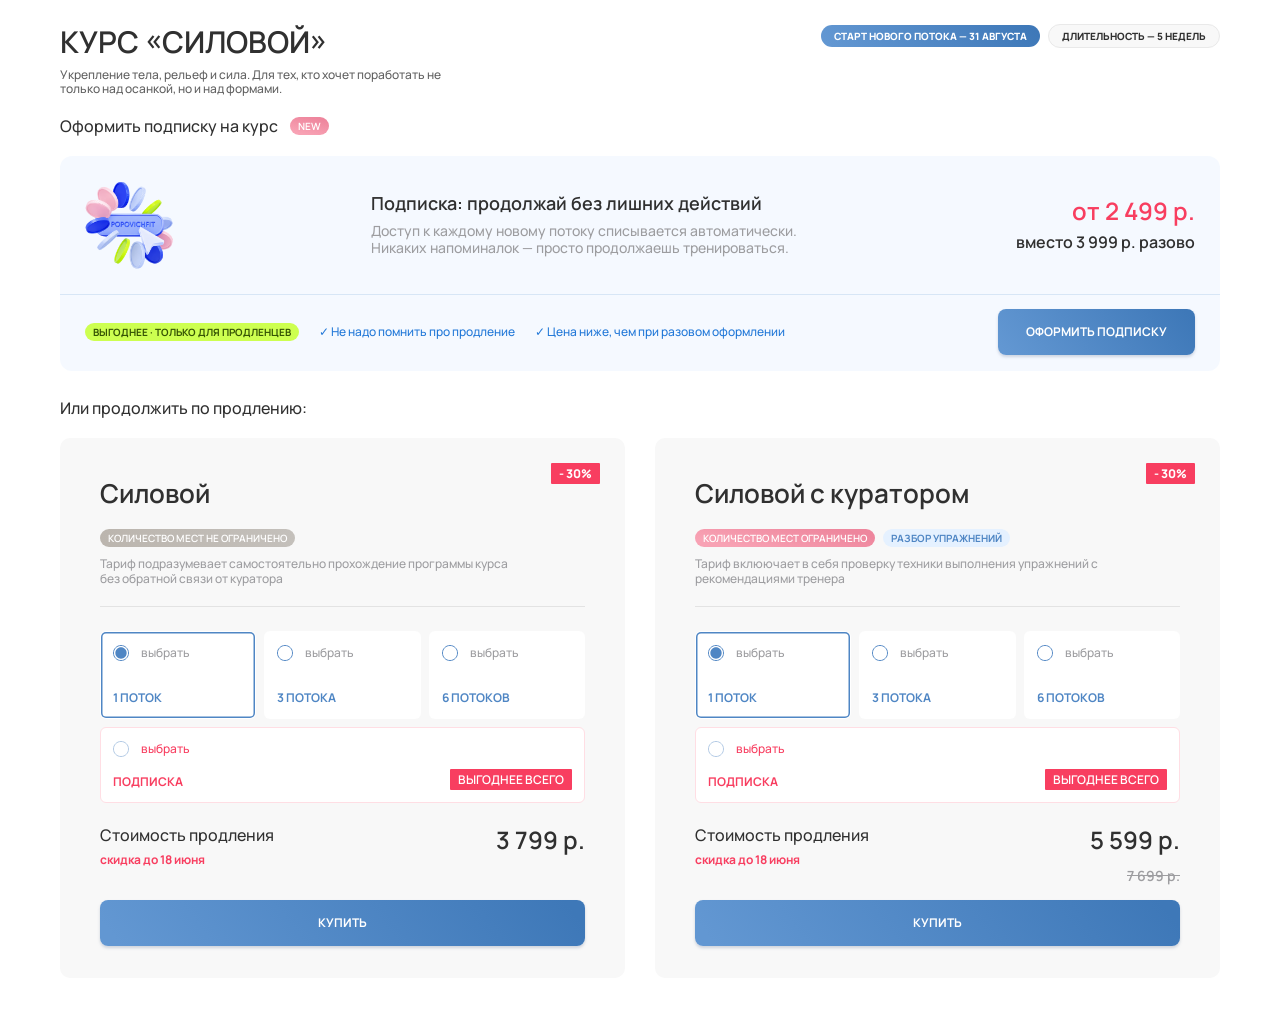
==== index.html @ 3e8b2bda "Add PopovichFit tariffs widget, admin, and Tilda embed. Config-driven static page for GitHub Pages w" ====
<!DOCTYPE html>
<html lang="ru">
<head>
  <meta charset="UTF-8">
  <meta name="viewport" content="width=device-width, initial-scale=1">
  <title>PopovichFit — тарифы</title>
  <link rel="preconnect" href="https://fonts.googleapis.com">
  <link rel="preconnect" href="https://api.fontshare.com">
  <link href="https://api.fontshare.com/v2/css?f[]=involve@400,500,600,700&display=swap" rel="stylesheet">
  <link href="https://fonts.googleapis.com/css2?family=Manrope:wght@400;500;600;700;800&display=swap" rel="stylesheet">
  <link rel="stylesheet" href="css/widget.css">
</head>
<body>
  <div id="pf-root"></div>
  <script src="js/widget.js"></script>
</body>
</html>
---- css/widget.css ----
:root {
  --pf-black: #303030;
  --pf-muted: #9d9da0;
  --pf-sub: #616161;
  --pf-pink: #f83e60;
  --pf-blue: #4f86c4;
  --pf-blue-text: #2278d8;
  --pf-lime: #cdff50;
  --pf-lime-text: #355404;
  --pf-light: #e5f1ff;
  --pf-card: #f8f8f8;
  --pf-line: #e3e3e3;
  --pf-white: #ffffff;
  --pf-grad: linear-gradient(52deg, #6297d2 4%, #3e78b8 96%);
  --pf-grad-pink: linear-gradient(13deg, #f8a2b4 15%, #ee869d 85%);
  --pf-grad-beige: linear-gradient(90deg, #bbb5ae, #c4c0bb);
  --pf-shadow-btn: 0 2px 3px rgba(129, 144, 169, 0.35);
  --pf-font-display: "Involve", "Manrope", sans-serif;
  --pf-font: "Manrope", sans-serif;
  --pf-max: 1160px;
}

* { box-sizing: border-box; }
html, body {
  margin: 0;
  padding: 0;
  background: #fff;
  color: var(--pf-black);
  font-family: var(--pf-font);
}
body.pf-embedded { background: transparent; }
button, a { font-family: inherit; }
img { max-width: 100%; display: block; }

.pf-widget {
  width: 100%;
  max-width: var(--pf-max);
  margin: 0 auto;
  padding: 24px 0 40px;
}

/* Header */
.pf-header { margin-bottom: 20px; }
.pf-header__row {
  display: flex;
  align-items: flex-start;
  justify-content: space-between;
  gap: 8px;
}
.pf-header__title {
  margin: 0;
  font-family: var(--pf-font-display);
  font-weight: 600;
  font-size: 30px;
  line-height: 1.2;
  text-transform: uppercase;
  flex: 1;
}
.pf-header__pills {
  display: flex;
  align-items: center;
  gap: 8px;
  flex-shrink: 0;
}
.pf-pill {
  display: inline-flex;
  align-items: center;
  justify-content: center;
  padding: 5px 13px;
  border-radius: 40px;
  font-family: var(--pf-font);
  font-weight: 800;
  font-size: 10px;
  line-height: 1.2;
  text-transform: uppercase;
  white-space: nowrap;
}
.pf-pill--start {
  background: var(--pf-grad);
  color: #fff;
  border: 0;
}
.pf-pill--duration {
  background: #f8f8f8;
  border: 1px solid #e9e9e9;
  color: var(--pf-black);
}
.pf-header__sub {
  margin: 8px 0 0;
  max-width: 381px;
  font-weight: 500;
  font-size: 12px;
  line-height: 1.2;
  color: var(--pf-sub);
}

/* Plashka */
.pf-plashka-wrap { margin-bottom: 28px; }
.pf-plashka-head {
  display: flex;
  align-items: center;
  gap: 12px;
  margin-bottom: 20px;
}
.pf-plashka-head__title {
  margin: 0;
  font-family: var(--pf-font-display);
  font-weight: 500;
  font-size: 16px;
  line-height: 1.2;
}
.pf-badge-new {
  display: inline-flex;
  align-items: center;
  justify-content: center;
  padding: 2px 8px;
  border-radius: 100px;
  background: var(--pf-grad-pink);
  color: #fff;
  font-weight: 600;
  font-size: 10px;
  text-transform: uppercase;
}
.pf-plashka {
  position: relative;
  background: rgba(229, 241, 255, 0.4);
  border-radius: 12px;
  overflow: hidden;
  min-height: 192px;
}
.pf-plashka__top {
  display: flex;
  align-items: center;
  justify-content: space-between;
  gap: 24px;
  padding: 13px 25px 13px 13px;
  min-height: 114px;
}
.pf-plashka__img {
  width: 112px;
  height: 112px;
  border-radius: 8px;
  object-fit: cover;
  flex-shrink: 0;
}
.pf-plashka__copy { flex: 1; min-width: 0; max-width: 452px; }
.pf-plashka__title {
  margin: 0 0 8px;
  font-family: var(--pf-font-display);
  font-weight: 600;
  font-size: 18px;
  line-height: 1.2;
}
.pf-plashka__text {
  margin: 0;
  font-weight: 500;
  font-size: 14px;
  line-height: 1.2;
  color: var(--pf-muted);
}
.pf-plashka__price {
  text-align: right;
  flex-shrink: 0;
  width: 186px;
}
.pf-plashka__from {
  margin: 0 0 8px;
  font-family: var(--pf-font-display);
  font-weight: 600;
  font-size: 24px;
  line-height: 1.1;
  color: var(--pf-pink);
}
.pf-plashka__instead {
  margin: 0;
  font-family: var(--pf-font-display);
  font-weight: 600;
  font-size: 16px;
  line-height: 1.2;
}
.pf-plashka__line {
  height: 1px;
  background: #d7e6f6;
  margin: 0;
  border: 0;
}
.pf-plashka__bottom {
  display: flex;
  align-items: center;
  gap: 20px;
  padding: 14px 25px 16px;
}
.pf-lime {
  display: inline-flex;
  align-items: center;
  padding: 2px 8px;
  border-radius: 100px;
  background: var(--pf-lime);
  color: var(--pf-lime-text);
  font-weight: 700;
  font-size: 10px;
  text-transform: uppercase;
  white-space: nowrap;
}
.pf-check {
  margin: 0;
  font-weight: 500;
  font-size: 12px;
  line-height: 1.2;
  color: var(--pf-blue-text);
  white-space: nowrap;
}
.pf-plashka__cta { margin-left: auto; flex-shrink: 0; }

/* Buttons */
.pf-btn {
  display: inline-flex;
  align-items: center;
  justify-content: center;
  height: 46px;
  padding: 15px 28px;
  border: 0;
  border-radius: 8px;
  background: var(--pf-grad);
  box-shadow: var(--pf-shadow-btn);
  color: #fff;
  font-family: var(--pf-font-display);
  font-weight: 700;
  font-size: 12px;
  line-height: 1;
  text-transform: uppercase;
  text-decoration: none;
  cursor: pointer;
  white-space: nowrap;
}
.pf-btn:hover { filter: brightness(1.05); }
.pf-btn--block { width: 100%; }

/* Cards */
.pf-renewal {
  margin: 0 0 20px;
  font-family: var(--pf-font-display);
  font-weight: 500;
  font-size: 16px;
  line-height: 1.2;
}
.pf-cards {
  display: grid;
  grid-template-columns: 1fr 1fr;
  gap: 30px;
}
.pf-card {
  position: relative;
  background: var(--pf-card);
  border-radius: 10px;
  padding: 40px 40px 32px;
  min-height: 540px;
  display: flex;
  flex-direction: column;
}
.pf-card__badge {
  position: absolute;
  top: 25px;
  right: 25px;
  background: var(--pf-pink);
  color: #fff;
  padding: 2px 8px;
  border-radius: 1px;
  font-weight: 800;
  font-size: 12px;
  text-transform: uppercase;
}
.pf-card__title {
  margin: 0 0 20px;
  font-family: var(--pf-font-display);
  font-weight: 600;
  font-size: 26px;
  line-height: 1.2;
  padding-right: 70px;
}
.pf-card__tags {
  display: flex;
  flex-wrap: wrap;
  gap: 8px;
  margin-bottom: 10px;
}
.pf-tag {
  display: inline-flex;
  align-items: center;
  padding: 2px 8px;
  border-radius: 100px;
  font-weight: 600;
  font-size: 10px;
  text-transform: uppercase;
  color: #fff;
}
.pf-tag--open { background: var(--pf-grad-beige); }
.pf-tag--limited { background: var(--pf-grad-pink); }
.pf-tag--extra {
  background: var(--pf-light);
  color: var(--pf-blue);
  font-weight: 700;
}
.pf-card__desc {
  margin: 0 0 20px;
  font-weight: 500;
  font-size: 12px;
  line-height: 1.2;
  color: var(--pf-muted);
  max-width: 418px;
}
.pf-card__rule {
  height: 1px;
  background: #e3e3e3;
  border: 0;
  margin: 0 0 24px;
}
.pf-options {
  display: grid;
  grid-template-columns: 1fr 1fr 1fr;
  gap: 8px;
  margin-bottom: 8px;
}
.pf-opt {
  background: #fff;
  border: 1px solid transparent;
  border-radius: 6px;
  padding: 12px;
  text-align: left;
  cursor: pointer;
  min-height: 84px;
  display: flex;
  flex-direction: column;
  justify-content: space-between;
  gap: 28px;
}
.pf-opt:hover { border-color: #d7e6f6; }
.pf-opt.is-active { box-shadow: inset 0 0 0 1.5px var(--pf-blue); }
.pf-opt__select {
  display: flex;
  align-items: center;
  gap: 12px;
  font-weight: 500;
  font-size: 12px;
  color: var(--pf-muted);
  text-transform: lowercase;
}
.pf-opt__label {
  font-family: var(--pf-font-display);
  font-weight: 700;
  font-size: 12px;
  text-transform: uppercase;
  color: var(--pf-blue);
}
.pf-radio {
  width: 16px;
  height: 16px;
  flex-shrink: 0;
  background: url("../assets/radio-off.svg") center / contain no-repeat;
}
.pf-opt.is-active .pf-radio { background-image: url("../assets/radio-on.svg"); }

.pf-opt--sub {
  width: 100%;
  min-height: 72px;
  margin-bottom: 24px;
  gap: 12px;
  border-color: #ffdee4;
}
.pf-opt--sub.is-active { box-shadow: inset 0 0 0 1.5px var(--pf-pink); }
.pf-opt--sub .pf-opt__select { color: var(--pf-pink); }
.pf-opt--sub .pf-radio { background-image: url("../assets/radio-sub.svg"); opacity: 0.45; }
.pf-opt--sub.is-active .pf-radio { opacity: 1; }
.pf-opt--sub .pf-opt__label { color: var(--pf-pink); }
.pf-opt__row {
  display: flex;
  align-items: flex-end;
  justify-content: space-between;
  gap: 8px;
  width: 100%;
}
.pf-opt__best {
  background: var(--pf-pink);
  color: #fff;
  padding: 2px 8px;
  border-radius: 1px;
  font-weight: 600;
  font-size: 12px;
  text-transform: uppercase;
}

.pf-price {
  display: flex;
  align-items: flex-start;
  justify-content: space-between;
  gap: 12px;
  margin-bottom: 8px;
}
.pf-price__name {
  font-weight: 500;
  font-size: 16px;
  line-height: 1.1;
}
.pf-price__until {
  margin: 8px 0 0;
  font-weight: 700;
  font-size: 12px;
  line-height: 1.2;
  color: var(--pf-pink);
}
.pf-price__col { text-align: right; }
.pf-price__new {
  margin: 0;
  font-family: var(--pf-font-display);
  font-weight: 600;
  font-size: 24px;
  line-height: 1.1;
}
.pf-price__old {
  margin: 12px 0 0;
  font-family: var(--pf-font-display);
  font-weight: 600;
  font-size: 14px;
  color: var(--pf-muted);
  text-decoration: line-through;
}
.pf-price__old:empty { display: none; }
.pf-card__buy { margin-top: auto; }

/* Popup */
.pf-overlay {
  position: fixed;
  inset: 0;
  z-index: 9999;
  display: none;
  align-items: center;
  justify-content: center;
  padding: 24px 16px;
  background: rgba(0, 0, 0, 0.5);
}
.pf-overlay.is-open { display: flex; }
.pf-modal {
  position: relative;
  width: 100%;
  max-width: 520px;
  max-height: min(908px, calc(100vh - 32px));
  overflow: auto;
  background: #fff;
  border-radius: 16px;
  padding: 24px;
  display: flex;
  flex-direction: column;
  gap: 28px;
}
.pf-modal__close {
  position: absolute;
  top: 8px;
  right: 8px;
  width: 32px;
  height: 32px;
  border: 0;
  border-radius: 1000px;
  background: #f5f4f4 url("../assets/close.svg") center / 16px 16px no-repeat;
  cursor: pointer;
}
.pf-modal__title {
  margin: 0 0 8px;
  font-family: var(--pf-font-display);
  font-weight: 600;
  font-size: 20px;
  line-height: 1.2;
}
.pf-modal__lead {
  margin: 0 0 8px;
  font-weight: 500;
  font-size: 14px;
  line-height: 1.2;
}
.pf-modal__lead:last-child { margin-bottom: 0; }
.pf-modal__label {
  margin: 0 0 12px;
  font-family: var(--pf-font-display);
  font-weight: 600;
  font-size: 14px;
}
.pf-plan {
  width: 100%;
  background: #fff;
  border: 1px solid #ededed;
  border-radius: 12px;
  padding: 12px;
  text-align: left;
  cursor: pointer;
  margin-bottom: 8px;
}
.pf-plan.is-active { box-shadow: inset 0 0 0 1.5px var(--pf-blue); }
.pf-plan__head {
  display: flex;
  align-items: flex-start;
  justify-content: space-between;
  gap: 20px;
  margin-bottom: 20px;
}
.pf-plan__cap {
  margin: 0 0 8px;
  font-weight: 500;
  font-size: 12px;
  color: var(--pf-muted);
}
.pf-plan__name {
  margin: 0;
  font-family: var(--pf-font-display);
  font-weight: 600;
  font-size: 20px;
  line-height: 1.2;
}
.pf-plan__radio {
  width: 20px;
  height: 20px;
  flex-shrink: 0;
  background: url("../assets/radio-off.svg") center / contain no-repeat;
}
.pf-plan.is-active .pf-plan__radio { background-image: url("../assets/radio-popup-on.svg"); }
.pf-plan__row {
  display: flex;
  align-items: center;
  justify-content: space-between;
  gap: 20px;
  min-height: 24px;
}
.pf-plan__row span:first-child {
  font-weight: 500;
  font-size: 12px;
  color: var(--pf-muted);
}
.pf-plan__once {
  font-family: var(--pf-font-display);
  font-weight: 500;
  font-size: 16px;
  text-decoration: line-through;
}
.pf-plan__hr { height: 1px; background: #ededed; border: 0; margin: 8px 0; }
.pf-plan__row--sub span:first-child { color: var(--pf-pink); }
.pf-plan__subwrap { display: flex; align-items: center; gap: 12px; }
.pf-plan__disc {
  background: var(--pf-pink);
  color: #fff;
  padding: 2px 8px;
  border-radius: 1px;
  font-weight: 800;
  font-size: 12px;
  text-transform: uppercase;
}
.pf-plan__sub {
  font-family: var(--pf-font-display);
  font-weight: 600;
  font-size: 20px;
  color: var(--pf-pink);
}
.pf-modal h3 {
  margin: 0 0 8px;
  font-family: var(--pf-font-display);
  font-weight: 600;
  font-size: 14px;
  color: var(--pf-blue);
}
.pf-modal ul {
  margin: 0;
  padding: 0 0 0 18px;
}
.pf-modal li {
  font-weight: 500;
  font-size: 12px;
  line-height: 1.2;
  margin: 0 0 8px;
}
.pf-modal__support { margin: 0; font-weight: 500; font-size: 12px; line-height: 1.2; }
.pf-modal__support a { color: var(--pf-blue); }
.pf-modal__rf {
  margin: 0;
  text-align: center;
  font-weight: 600;
  font-size: 12px;
  line-height: 1.2;
  color: var(--pf-pink);
}

body.pf-lock { overflow: hidden; }

@media (max-width: 900px) {
  .pf-widget { padding: 16px 10px 32px; }
  .pf-header__row { flex-direction: column-reverse; }
  .pf-header__title { font-size: 18px; }
  .pf-header__pills { width: 100%; }
  .pf-header__sub { max-width: none; }
  .pf-plashka__top { flex-wrap: wrap; padding: 16px 15px 12px; }
  .pf-plashka__img { width: 87px; height: 87px; position: absolute; top: 8px; right: 10px; }
  .pf-plashka__copy { max-width: 185px; padding-right: 0; }
  .pf-plashka__title { font-size: 14px; }
  .pf-plashka__text { font-size: 12px; max-width: 271px; }
  .pf-plashka__price {
    width: 100%;
    display: flex;
    justify-content: space-between;
    align-items: center;
    text-align: left;
  }
  .pf-plashka__from { font-size: 14px; margin: 0; }
  .pf-plashka__instead { font-size: 10px; }
  .pf-plashka__bottom { flex-wrap: wrap; padding: 12px 15px 16px; }
  .pf-check { white-space: normal; }
  .pf-plashka__cta { width: 100%; margin: 0; }
  .pf-plashka__cta .pf-btn { width: 100%; height: 35px; font-size: 10px; }
  .pf-cards { grid-template-columns: 1fr; gap: 16px; }
  .pf-card { padding: 16px 15px 12px; min-height: 0; }
  .pf-card__title { font-size: 14px; margin-bottom: 12px; }
  .pf-card__badge { top: 10px; right: 10px; font-size: 8px; }
  .pf-card__desc { font-size: 9px; margin-bottom: 12px; }
  .pf-tag, .pf-lime { font-size: 8px; }
  .pf-options { margin-bottom: 8px; }
  .pf-opt { min-height: 51px; padding: 6px; gap: 10px; }
  .pf-opt__select { font-size: 10px; gap: 6px; }
  .pf-opt__label { font-size: 8px; }
  .pf-opt--sub { min-height: 56px; margin-bottom: 12px; }
  .pf-price__name { font-size: 10px; }
  .pf-price__new { font-size: 12px; }
  .pf-price__old { font-size: 10px; margin-top: 6px; }
  .pf-price__until { font-size: 8px; }
  .pf-card__buy .pf-btn { height: 35px; font-size: 10px; }
  .pf-renewal { font-size: 12px; }
  .pf-plashka-head__title { font-size: 12px; }
  .pf-badge-new { font-size: 8px; }
  .pf-modal { padding: 20px 16px; gap: 20px; }
}
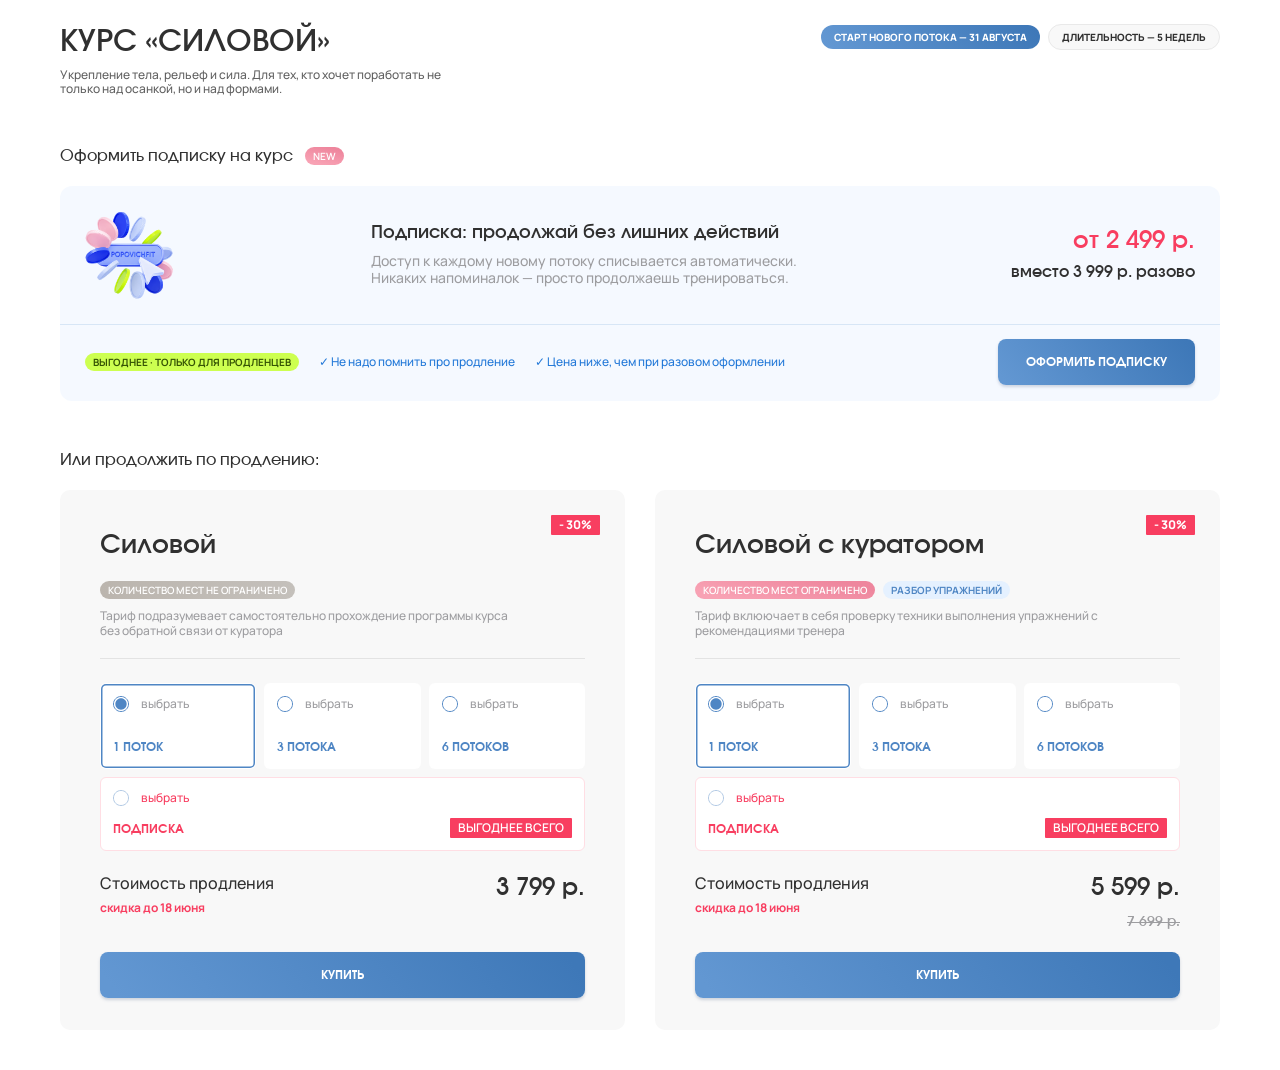
==== commit dd1c103d: "Fix adaptive layout, local fonts, and Tilda-like popup behavior. Self-host Involve and Manrope, tigh" ====
--- a/index.html
+++ b/index.html
@@ -4,10 +4,6 @@
   <meta charset="UTF-8">
   <meta name="viewport" content="width=device-width, initial-scale=1">
   <title>PopovichFit — тарифы</title>
-  <link rel="preconnect" href="https://fonts.googleapis.com">
-  <link rel="preconnect" href="https://api.fontshare.com">
-  <link href="https://api.fontshare.com/v2/css?f[]=involve@400,500,600,700&display=swap" rel="stylesheet">
-  <link href="https://fonts.googleapis.com/css2?family=Manrope:wght@400;500;600;700;800&display=swap" rel="stylesheet">
   <link rel="stylesheet" href="css/widget.css">
 </head>
 <body>
--- a/css/widget.css
+++ b/css/widget.css
@@ -1,3 +1,67 @@
+@font-face {
+  font-family: "Involve";
+  font-style: normal;
+  font-weight: 400;
+  font-display: swap;
+  src: url("../assets/fonts/Involve-Regular.ttf") format("truetype");
+}
+@font-face {
+  font-family: "Involve";
+  font-style: normal;
+  font-weight: 500;
+  font-display: swap;
+  src: url("../assets/fonts/Involve-Medium.ttf") format("truetype");
+}
+@font-face {
+  font-family: "Involve";
+  font-style: normal;
+  font-weight: 600;
+  font-display: swap;
+  src: url("../assets/fonts/Involve-SemiBold.ttf") format("truetype");
+}
+@font-face {
+  font-family: "Involve";
+  font-style: normal;
+  font-weight: 700;
+  font-display: swap;
+  src: url("../assets/fonts/Involve-Bold.ttf") format("truetype");
+}
+@font-face {
+  font-family: "Manrope";
+  font-style: normal;
+  font-weight: 400;
+  font-display: swap;
+  src: url("../assets/fonts/manrope-400.ttf") format("truetype");
+}
+@font-face {
+  font-family: "Manrope";
+  font-style: normal;
+  font-weight: 500;
+  font-display: swap;
+  src: url("../assets/fonts/manrope-500.ttf") format("truetype");
+}
+@font-face {
+  font-family: "Manrope";
+  font-style: normal;
+  font-weight: 600;
+  font-display: swap;
+  src: url("../assets/fonts/manrope-600.ttf") format("truetype");
+}
+@font-face {
+  font-family: "Manrope";
+  font-style: normal;
+  font-weight: 700;
+  font-display: swap;
+  src: url("../assets/fonts/manrope-700.ttf") format("truetype");
+}
+@font-face {
+  font-family: "Manrope";
+  font-style: normal;
+  font-weight: 800;
+  font-display: swap;
+  src: url("../assets/fonts/manrope-800.ttf") format("truetype");
+}
+
 :root {
   --pf-black: #303030;
   --pf-muted: #9d9da0;
@@ -18,6 +82,10 @@
   --pf-font-display: "Involve", "Manrope", sans-serif;
   --pf-font: "Manrope", sans-serif;
   --pf-max: 1160px;
+  --pf-ease: ease-in-out;
+  --pf-dur: 0.3s;
+  --pf-vis-top: 0px;
+  --pf-vis-height: 100dvh;
 }
 
 * { box-sizing: border-box; }
@@ -27,6 +95,7 @@
   background: #fff;
   color: var(--pf-black);
   font-family: var(--pf-font);
+  overflow-x: clip;
 }
 body.pf-embedded { background: transparent; }
 button, a { font-family: inherit; }
@@ -37,15 +106,18 @@
   max-width: var(--pf-max);
   margin: 0 auto;
   padding: 24px 0 40px;
+  min-width: 0;
+  overflow-x: clip;
 }
 
 /* Header */
-.pf-header { margin-bottom: 20px; }
+.pf-header { margin-bottom: 50px; }
 .pf-header__row {
   display: flex;
   align-items: flex-start;
   justify-content: space-between;
   gap: 8px;
+  min-width: 0;
 }
 .pf-header__title {
   margin: 0;
@@ -53,14 +125,20 @@
   font-weight: 600;
   font-size: 30px;
   line-height: 1.2;
+  letter-spacing: 0;
   text-transform: uppercase;
   flex: 1;
+  min-width: 0;
+  overflow-wrap: anywhere;
 }
 .pf-header__pills {
   display: flex;
   align-items: center;
   gap: 8px;
-  flex-shrink: 0;
+  flex-shrink: 1;
+  flex-wrap: wrap;
+  justify-content: flex-end;
+  min-width: 0;
 }
 .pf-pill {
   display: inline-flex;
@@ -71,7 +149,8 @@
   font-family: var(--pf-font);
   font-weight: 800;
   font-size: 10px;
-  line-height: 1.2;
+  line-height: 1.4;
+  letter-spacing: 0;
   text-transform: uppercase;
   white-space: nowrap;
 }
@@ -95,12 +174,13 @@
 }
 
 /* Plashka */
-.pf-plashka-wrap { margin-bottom: 28px; }
+.pf-plashka-wrap { margin-bottom: 50px; }
 .pf-plashka-head {
   display: flex;
   align-items: center;
   gap: 12px;
   margin-bottom: 20px;
+  min-width: 0;
 }
 .pf-plashka-head__title {
   margin: 0;
@@ -108,6 +188,7 @@
   font-weight: 500;
   font-size: 16px;
   line-height: 1.2;
+  min-width: 0;
 }
 .pf-badge-new {
   display: inline-flex;
@@ -119,7 +200,9 @@
   color: #fff;
   font-weight: 600;
   font-size: 10px;
+  line-height: 1.4;
   text-transform: uppercase;
+  flex-shrink: 0;
 }
 .pf-plashka {
   position: relative;
@@ -127,6 +210,7 @@
   border-radius: 12px;
   overflow: hidden;
   min-height: 192px;
+  min-width: 0;
 }
 .pf-plashka__top {
   display: flex;
@@ -135,6 +219,7 @@
   gap: 24px;
   padding: 13px 25px 13px 13px;
   min-height: 114px;
+  min-width: 0;
 }
 .pf-plashka__img {
   width: 112px;
@@ -162,6 +247,7 @@
   text-align: right;
   flex-shrink: 0;
   width: 186px;
+  min-width: 0;
 }
 .pf-plashka__from {
   margin: 0 0 8px;
@@ -189,6 +275,7 @@
   align-items: center;
   gap: 20px;
   padding: 14px 25px 16px;
+  min-width: 0;
 }
 .pf-lime {
   display: inline-flex;
@@ -199,8 +286,10 @@
   color: var(--pf-lime-text);
   font-weight: 700;
   font-size: 10px;
+  line-height: 1.4;
   text-transform: uppercase;
   white-space: nowrap;
+  flex-shrink: 0;
 }
 .pf-check {
   margin: 0;
@@ -209,6 +298,7 @@
   line-height: 1.2;
   color: var(--pf-blue-text);
   white-space: nowrap;
+  min-width: 0;
 }
 .pf-plashka__cta { margin-left: auto; flex-shrink: 0; }
 
@@ -228,12 +318,15 @@
   font-weight: 700;
   font-size: 12px;
   line-height: 1;
+  letter-spacing: 0;
   text-transform: uppercase;
   text-decoration: none;
   cursor: pointer;
   white-space: nowrap;
-}
-.pf-btn:hover { filter: brightness(1.05); }
+  transition: filter var(--pf-dur) var(--pf-ease), transform var(--pf-dur) var(--pf-ease), box-shadow var(--pf-dur) var(--pf-ease);
+}
+.pf-btn:hover { filter: brightness(1.06); }
+.pf-btn:active { transform: translateY(1px); filter: brightness(0.98); }
 .pf-btn--block { width: 100%; }
 
 /* Cards */
@@ -246,8 +339,9 @@
 }
 .pf-cards {
   display: grid;
-  grid-template-columns: 1fr 1fr;
+  grid-template-columns: minmax(0, 1fr) minmax(0, 1fr);
   gap: 30px;
+  min-width: 0;
 }
 .pf-card {
   position: relative;
@@ -255,6 +349,7 @@
   border-radius: 10px;
   padding: 40px 40px 32px;
   min-height: 540px;
+  min-width: 0;
   display: flex;
   flex-direction: column;
 }
@@ -268,6 +363,7 @@
   border-radius: 1px;
   font-weight: 800;
   font-size: 12px;
+  line-height: 1.35;
   text-transform: uppercase;
 }
 .pf-card__title {
@@ -277,6 +373,7 @@
   font-size: 26px;
   line-height: 1.2;
   padding-right: 70px;
+  overflow-wrap: anywhere;
 }
 .pf-card__tags {
   display: flex;
@@ -291,6 +388,7 @@
   border-radius: 100px;
   font-weight: 600;
   font-size: 10px;
+  line-height: 1.4;
   text-transform: uppercase;
   color: #fff;
 }
@@ -317,9 +415,10 @@
 }
 .pf-options {
   display: grid;
-  grid-template-columns: 1fr 1fr 1fr;
+  grid-template-columns: repeat(3, minmax(0, 1fr));
   gap: 8px;
   margin-bottom: 8px;
+  min-width: 0;
 }
 .pf-opt {
   background: #fff;
@@ -329,10 +428,12 @@
   text-align: left;
   cursor: pointer;
   min-height: 84px;
+  min-width: 0;
   display: flex;
   flex-direction: column;
   justify-content: space-between;
   gap: 28px;
+  transition: box-shadow var(--pf-dur) var(--pf-ease), border-color var(--pf-dur) var(--pf-ease), background-color var(--pf-dur) var(--pf-ease);
 }
 .pf-opt:hover { border-color: #d7e6f6; }
 .pf-opt.is-active { box-shadow: inset 0 0 0 1.5px var(--pf-blue); }
@@ -342,15 +443,19 @@
   gap: 12px;
   font-weight: 500;
   font-size: 12px;
+  line-height: 1.3;
   color: var(--pf-muted);
   text-transform: lowercase;
+  min-width: 0;
 }
 .pf-opt__label {
   font-family: var(--pf-font-display);
   font-weight: 700;
   font-size: 12px;
+  line-height: 1.3;
   text-transform: uppercase;
   color: var(--pf-blue);
+  overflow-wrap: anywhere;
 }
 .pf-radio {
   width: 16px;
@@ -378,6 +483,7 @@
   justify-content: space-between;
   gap: 8px;
   width: 100%;
+  min-width: 0;
 }
 .pf-opt__best {
   background: var(--pf-pink);
@@ -386,7 +492,9 @@
   border-radius: 1px;
   font-weight: 600;
   font-size: 12px;
+  line-height: 1.35;
   text-transform: uppercase;
+  flex-shrink: 0;
 }
 
 .pf-price {
@@ -395,12 +503,14 @@
   justify-content: space-between;
   gap: 12px;
   margin-bottom: 8px;
+  min-width: 0;
 }
 .pf-price__name {
   font-weight: 500;
   font-size: 16px;
   line-height: 1.1;
 }
+.pf-price__name--mob { display: none; }
 .pf-price__until {
   margin: 8px 0 0;
   font-weight: 700;
@@ -408,13 +518,14 @@
   line-height: 1.2;
   color: var(--pf-pink);
 }
-.pf-price__col { text-align: right; }
+.pf-price__col { text-align: right; flex-shrink: 0; }
 .pf-price__new {
   margin: 0;
   font-family: var(--pf-font-display);
   font-weight: 600;
   font-size: 24px;
   line-height: 1.1;
+  transition: opacity 0.2s var(--pf-ease);
 }
 .pf-price__old {
   margin: 12px 0 0;
@@ -432,25 +543,54 @@
   position: fixed;
   inset: 0;
   z-index: 9999;
-  display: none;
+  display: flex;
   align-items: center;
   justify-content: center;
-  padding: 24px 16px;
+  padding: 16px;
   background: rgba(0, 0, 0, 0.5);
-}
-.pf-overlay.is-open { display: flex; }
+  opacity: 0;
+  visibility: hidden;
+  pointer-events: none;
+  overflow: hidden;
+  overscroll-behavior: contain;
+  transition: opacity var(--pf-dur) var(--pf-ease), visibility var(--pf-dur) var(--pf-ease);
+}
+.pf-overlay.is-open {
+  opacity: 1;
+  visibility: visible;
+  pointer-events: auto;
+}
+.pf-overlay.is-leaving {
+  opacity: 0;
+  visibility: visible;
+  pointer-events: none;
+}
 .pf-modal {
   position: relative;
   width: 100%;
   max-width: 520px;
-  max-height: min(908px, calc(100vh - 32px));
-  overflow: auto;
+  max-height: min(908px, calc(var(--pf-vis-height, 100dvh) - 32px));
+  overflow-x: hidden;
+  overflow-y: auto;
+  overscroll-behavior: contain;
+  touch-action: pan-y;
   background: #fff;
   border-radius: 16px;
   padding: 24px;
   display: flex;
   flex-direction: column;
   gap: 28px;
+  opacity: 0;
+  transform: translateY(10px) scale(0.98);
+  transition: opacity var(--pf-dur) var(--pf-ease), transform var(--pf-dur) var(--pf-ease);
+}
+.pf-overlay.is-open .pf-modal {
+  opacity: 1;
+  transform: translateY(0) scale(1);
+}
+.pf-overlay.is-leaving .pf-modal {
+  opacity: 0;
+  transform: translateY(8px) scale(0.98);
 }
 .pf-modal__close {
   position: absolute;
@@ -462,13 +602,16 @@
   border-radius: 1000px;
   background: #f5f4f4 url("../assets/close.svg") center / 16px 16px no-repeat;
   cursor: pointer;
-}
+  transition: background-color var(--pf-dur) var(--pf-ease), transform var(--pf-dur) var(--pf-ease);
+}
+.pf-modal__close:hover { background-color: #ececec; }
 .pf-modal__title {
   margin: 0 0 8px;
   font-family: var(--pf-font-display);
   font-weight: 600;
   font-size: 20px;
   line-height: 1.2;
+  padding-right: 28px;
 }
 .pf-modal__lead {
   margin: 0 0 8px;
@@ -482,6 +625,7 @@
   font-family: var(--pf-font-display);
   font-weight: 600;
   font-size: 14px;
+  line-height: 1.2;
 }
 .pf-plan {
   width: 100%;
@@ -492,7 +636,10 @@
   text-align: left;
   cursor: pointer;
   margin-bottom: 8px;
-}
+  transition: box-shadow var(--pf-dur) var(--pf-ease), border-color var(--pf-dur) var(--pf-ease);
+}
+.pf-plan:last-child { margin-bottom: 0; }
+.pf-plan:hover { border-color: #d7e6f6; }
 .pf-plan.is-active { box-shadow: inset 0 0 0 1.5px var(--pf-blue); }
 .pf-plan__head {
   display: flex;
@@ -505,6 +652,7 @@
   margin: 0 0 8px;
   font-weight: 500;
   font-size: 12px;
+  line-height: 1.3;
   color: var(--pf-muted);
 }
 .pf-plan__name {
@@ -527,11 +675,13 @@
   justify-content: space-between;
   gap: 20px;
   min-height: 24px;
+  min-width: 0;
 }
 .pf-plan__row span:first-child {
   font-weight: 500;
   font-size: 12px;
   color: var(--pf-muted);
+  min-width: 0;
 }
 .pf-plan__once {
   font-family: var(--pf-font-display);
@@ -541,7 +691,7 @@
 }
 .pf-plan__hr { height: 1px; background: #ededed; border: 0; margin: 8px 0; }
 .pf-plan__row--sub span:first-child { color: var(--pf-pink); }
-.pf-plan__subwrap { display: flex; align-items: center; gap: 12px; }
+.pf-plan__subwrap { display: flex; align-items: center; gap: 12px; flex-shrink: 0; }
 .pf-plan__disc {
   background: var(--pf-pink);
   color: #fff;
@@ -562,6 +712,7 @@
   font-family: var(--pf-font-display);
   font-weight: 600;
   font-size: 14px;
+  line-height: 1.2;
   color: var(--pf-blue);
 }
 .pf-modal ul {
@@ -585,50 +736,168 @@
   color: var(--pf-pink);
 }
 
-body.pf-lock { overflow: hidden; }
-
-@media (max-width: 900px) {
+html.pf-modal-open,
+html.pf-modal-open body {
+  overflow: hidden !important;
+  overscroll-behavior: none !important;
+}
+html.pf-modal-open body { touch-action: none; }
+html.pf-modal-open .pf-overlay,
+html.pf-modal-open .pf-modal {
+  overscroll-behavior: contain;
+  touch-action: pan-y;
+}
+
+html.pf-modal-open.pf-await-viewport .pf-overlay {
+  opacity: 0 !important;
+  pointer-events: none !important;
+}
+html.pf-modal-open:not(.pf-iframe-fixed) .pf-overlay {
+  top: var(--pf-vis-top, 0px);
+  right: 0;
+  bottom: auto;
+  left: 0;
+  height: var(--pf-vis-height, 100dvh);
+  max-height: var(--pf-vis-height, 100dvh);
+}
+html.pf-modal-open.pf-iframe-fixed .pf-overlay {
+  top: 0;
+  right: 0;
+  bottom: 0;
+  left: 0;
+  height: auto;
+  max-height: none;
+}
+
+@media (prefers-reduced-motion: reduce) {
+  .pf-overlay,
+  .pf-modal,
+  .pf-btn,
+  .pf-opt,
+  .pf-plan,
+  .pf-modal__close,
+  .pf-price__new {
+    transition: none !important;
+  }
+}
+
+/* Tablet: Tilda-like — content fits, cards stack, no horizontal scroll */
+@media (max-width: 1100px) {
+  .pf-widget { padding: 20px 16px 36px; }
+  .pf-header { margin-bottom: 28px; }
+  .pf-header__row { flex-wrap: wrap; }
+  .pf-header__title { font-size: clamp(20px, 3.2vw, 28px); }
+  .pf-header__pills { justify-content: flex-start; }
+  .pf-header__sub { max-width: none; }
+  .pf-plashka-wrap { margin-bottom: 28px; }
+  .pf-plashka { min-height: 0; }
+  .pf-plashka__top {
+    flex-wrap: wrap;
+    gap: 16px;
+    padding: 16px 20px 12px 16px;
+    min-height: 0;
+  }
+  .pf-plashka__copy { max-width: none; flex: 1 1 220px; }
+  .pf-plashka__price {
+    width: auto;
+    min-width: 140px;
+    margin-left: auto;
+  }
+  .pf-plashka__bottom {
+    flex-wrap: wrap;
+    gap: 10px 16px;
+    padding: 12px 20px 16px;
+  }
+  .pf-check { white-space: normal; }
+  .pf-lime { white-space: normal; }
+  .pf-plashka__cta { margin-left: auto; }
+  .pf-cards { grid-template-columns: minmax(0, 1fr); gap: 16px; }
+  .pf-card {
+    padding: 28px 24px 24px;
+    min-height: 0;
+  }
+  .pf-card__title { font-size: 22px; }
+  .pf-opt { gap: 16px; min-height: 72px; }
+  .pf-opt--sub { margin-bottom: 16px; }
+}
+
+/* Mobile: Figma 320w light, fluid up to tablet */
+@media (max-width: 760px) {
   .pf-widget { padding: 16px 10px 32px; }
-  .pf-header__row { flex-direction: column-reverse; }
-  .pf-header__title { font-size: 18px; }
-  .pf-header__pills { width: 100%; }
-  .pf-header__sub { max-width: none; }
-  .pf-plashka__top { flex-wrap: wrap; padding: 16px 15px 12px; }
-  .pf-plashka__img { width: 87px; height: 87px; position: absolute; top: 8px; right: 10px; }
-  .pf-plashka__copy { max-width: 185px; padding-right: 0; }
+  .pf-header { margin-bottom: 20px; }
+  .pf-header__row { flex-direction: column-reverse; gap: 12px; }
+  .pf-header__title { font-size: 18px; line-height: 1.2; }
+  .pf-header__pills { width: 100%; justify-content: flex-start; }
+  .pf-pill { font-size: 8px; padding: 5px 10px; }
+  .pf-header__sub { font-size: 12px; line-height: 1.2; color: #606060; }
+  .pf-plashka-wrap { margin-bottom: 20px; }
+  .pf-plashka-head { gap: 8px; margin-bottom: 15px; }
+  .pf-plashka-head__title { font-size: 12px; }
+  .pf-badge-new { font-size: 8px; }
+  .pf-plashka { border-radius: 8px; }
+  .pf-plashka__top {
+    display: block;
+    padding: 15px 15px 12px;
+    min-height: 0;
+  }
+  .pf-plashka__img {
+    width: 87px;
+    height: 87px;
+    position: absolute;
+    top: 8px;
+    right: 10px;
+  }
+  .pf-plashka__copy {
+    max-width: 185px;
+    padding-right: 0;
+    margin-bottom: 16px;
+  }
   .pf-plashka__title { font-size: 14px; }
-  .pf-plashka__text { font-size: 12px; max-width: 271px; }
+  .pf-plashka__text { font-size: 12px; max-width: none; }
   .pf-plashka__price {
     width: 100%;
+    max-width: none;
     display: flex;
     justify-content: space-between;
     align-items: center;
     text-align: left;
+    min-width: 0;
   }
   .pf-plashka__from { font-size: 14px; margin: 0; }
   .pf-plashka__instead { font-size: 10px; }
-  .pf-plashka__bottom { flex-wrap: wrap; padding: 12px 15px 16px; }
-  .pf-check { white-space: normal; }
+  .pf-plashka__bottom { padding: 12px 15px 16px; }
+  .pf-plashka__bottom .pf-lime,
+  .pf-plashka__bottom .pf-check { display: none; }
   .pf-plashka__cta { width: 100%; margin: 0; }
-  .pf-plashka__cta .pf-btn { width: 100%; height: 35px; font-size: 10px; }
-  .pf-cards { grid-template-columns: 1fr; gap: 16px; }
-  .pf-card { padding: 16px 15px 12px; min-height: 0; }
-  .pf-card__title { font-size: 14px; margin-bottom: 12px; }
+  .pf-plashka__cta .pf-btn { width: 100%; height: 35px; font-size: 10px; padding: 0 16px; border-radius: 6px; }
+  .pf-renewal { font-size: 12px; margin-bottom: 16px; }
+  .pf-card { padding: 16px 15px 12px; border-radius: 8px; }
+  .pf-card__title { font-size: 14px; margin-bottom: 12px; padding-right: 56px; }
   .pf-card__badge { top: 10px; right: 10px; font-size: 8px; }
-  .pf-card__desc { font-size: 9px; margin-bottom: 12px; }
+  .pf-card__desc { font-size: 9px; line-height: 1.22; margin-bottom: 12px; }
+  .pf-card__rule { margin-bottom: 14px; }
   .pf-tag, .pf-lime { font-size: 8px; }
   .pf-options { margin-bottom: 8px; }
   .pf-opt { min-height: 51px; padding: 6px; gap: 10px; }
   .pf-opt__select { font-size: 10px; gap: 6px; }
   .pf-opt__label { font-size: 8px; }
+  .pf-radio { width: 14px; height: 14px; }
   .pf-opt--sub { min-height: 56px; margin-bottom: 12px; }
+  .pf-opt__best { font-size: 8px; }
   .pf-price__name { font-size: 10px; }
+  .pf-price__name--desk { display: none; }
+  .pf-price__name--mob { display: inline; }
   .pf-price__new { font-size: 12px; }
   .pf-price__old { font-size: 10px; margin-top: 6px; }
-  .pf-price__until { font-size: 8px; }
-  .pf-card__buy .pf-btn { height: 35px; font-size: 10px; }
-  .pf-renewal { font-size: 12px; }
-  .pf-plashka-head__title { font-size: 12px; }
-  .pf-badge-new { font-size: 8px; }
-  .pf-modal { padding: 20px 16px; gap: 20px; }
-}
+  .pf-price__until { font-size: 8px; margin-top: 6px; }
+  .pf-card__buy .pf-btn { height: 35px; font-size: 10px; border-radius: 6px; }
+  .pf-modal { padding: 20px 16px; gap: 20px; border-radius: 12px; }
+  .pf-modal__title { font-size: 18px; }
+  .pf-plan__name, .pf-plan__sub { font-size: 18px; }
+}
+
+@media (max-width: 380px) {
+  .pf-pill { white-space: normal; text-align: center; line-height: 1.2; }
+  .pf-opt__select { gap: 4px; }
+  .pf-plashka__copy { max-width: calc(100% - 96px); }
+}
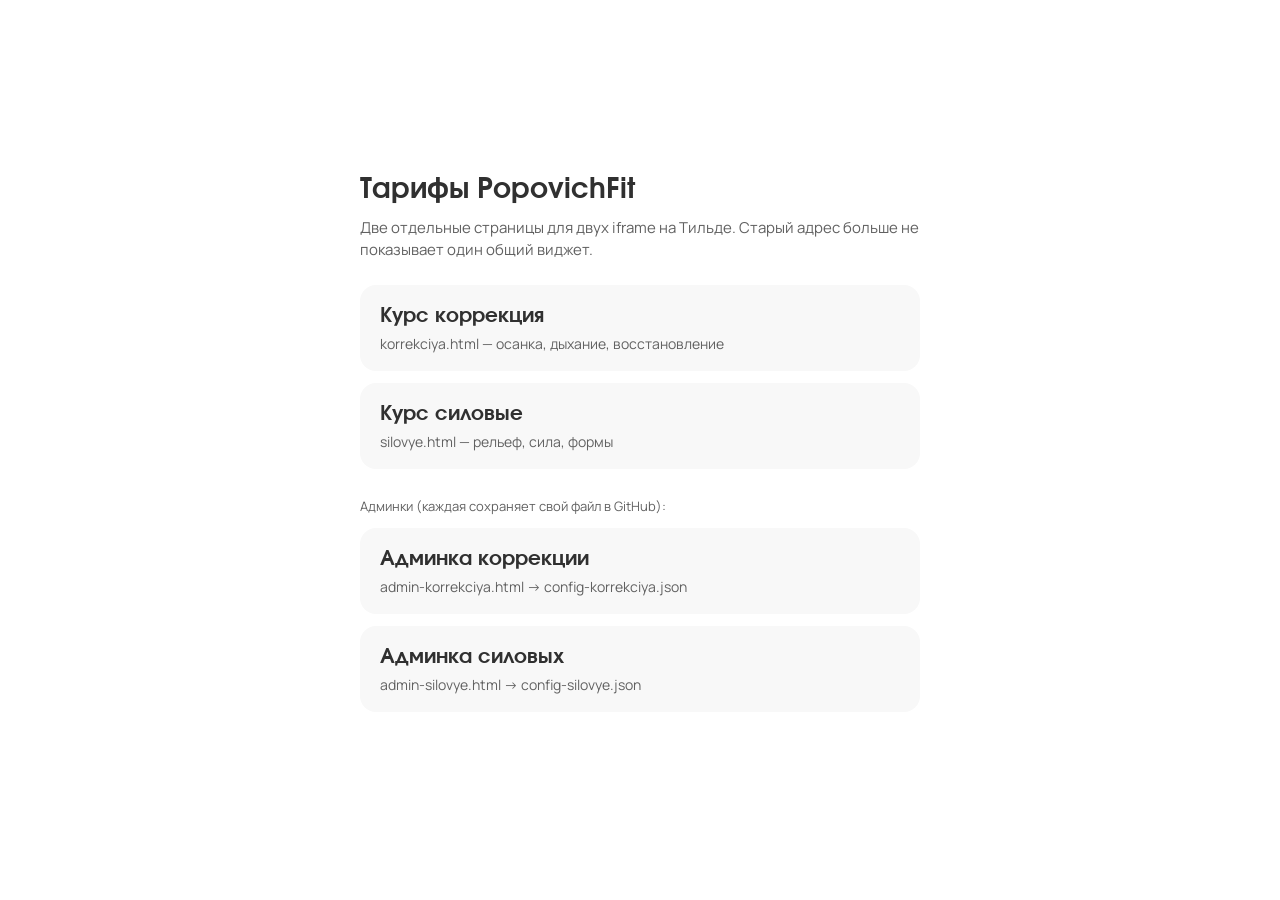
==== commit 9c38c5af: "Split tariffs into korrekciya and silovye pages with separate GitHub admins. Each course has its own" ====
--- a/index.html
+++ b/index.html
@@ -3,11 +3,52 @@
 <head>
   <meta charset="UTF-8">
   <meta name="viewport" content="width=device-width, initial-scale=1">
-  <title>PopovichFit — тарифы</title>
+  <title>PopovichFit — тарифы курсов</title>
   <link rel="stylesheet" href="css/widget.css">
+  <style>
+    body { margin: 0; min-height: 100vh; display: grid; place-items: center; background: #fff; }
+    .pf-pick { width: min(560px, calc(100% - 32px)); padding: 32px 0 48px; }
+    .pf-pick h1 { margin: 0 0 8px; font-family: Involve, sans-serif; font-size: 28px; font-weight: 700; color: #303030; }
+    .pf-pick p { margin: 0 0 24px; font-family: Manrope, sans-serif; font-size: 15px; line-height: 1.45; color: #616161; }
+    .pf-pick__list { display: grid; gap: 12px; }
+    .pf-pick a {
+      display: block; padding: 18px 20px; border-radius: 16px; text-decoration: none;
+      background: #f8f8f8; color: #303030; font-family: Involve, sans-serif;
+    }
+    .pf-pick a strong { display: block; font-size: 20px; font-weight: 700; margin-bottom: 4px; }
+    .pf-pick a span { display: block; font-family: Manrope, sans-serif; font-size: 14px; color: #616161; }
+    .pf-pick a:hover { background: #e5f1ff; }
+    .pf-pick__admin { margin-top: 28px; }
+    .pf-pick__admin p { margin-bottom: 12px; font-size: 13px; }
+  </style>
 </head>
 <body>
-  <div id="pf-root"></div>
-  <script src="js/widget.js"></script>
+  <main class="pf-pick">
+    <h1>Тарифы PopovichFit</h1>
+    <p>Две отдельные страницы для двух iframe на Тильде. Старый адрес больше не показывает один общий виджет.</p>
+    <div class="pf-pick__list">
+      <a href="korrekciya.html">
+        <strong>Курс коррекция</strong>
+        <span>korrekciya.html — осанка, дыхание, восстановление</span>
+      </a>
+      <a href="silovye.html">
+        <strong>Курс силовые</strong>
+        <span>silovye.html — рельеф, сила, формы</span>
+      </a>
+    </div>
+    <div class="pf-pick__admin">
+      <p>Админки (каждая сохраняет свой файл в GitHub):</p>
+      <div class="pf-pick__list">
+        <a href="admin-korrekciya.html">
+          <strong>Админка коррекции</strong>
+          <span>admin-korrekciya.html → config-korrekciya.json</span>
+        </a>
+        <a href="admin-silovye.html">
+          <strong>Админка силовых</strong>
+          <span>admin-silovye.html → config-silovye.json</span>
+        </a>
+      </div>
+    </div>
+  </main>
 </body>
 </html>
--- a/css/widget.css
+++ b/css/widget.css
@@ -215,9 +215,9 @@
 .pf-plashka__top {
   display: flex;
   align-items: center;
-  justify-content: space-between;
-  gap: 24px;
-  padding: 13px 25px 13px 13px;
+  justify-content: flex-start;
+  gap: 20px;
+  padding: 1px 25px 1px 13px;
   min-height: 114px;
   min-width: 0;
 }
@@ -248,6 +248,7 @@
   flex-shrink: 0;
   width: 186px;
   min-width: 0;
+  margin-left: auto;
 }
 .pf-plashka__from {
   margin: 0 0 8px;
@@ -545,14 +546,17 @@
   z-index: 9999;
   display: flex;
   align-items: center;
+  align-items: safe center;
   justify-content: center;
-  padding: 16px;
+  padding: 24px 16px;
   background: rgba(0, 0, 0, 0.5);
   opacity: 0;
   visibility: hidden;
   pointer-events: none;
-  overflow: hidden;
+  overflow-x: hidden;
+  overflow-y: auto;
   overscroll-behavior: contain;
+  -webkit-overflow-scrolling: touch;
   transition: opacity var(--pf-dur) var(--pf-ease), visibility var(--pf-dur) var(--pf-ease);
 }
 .pf-overlay.is-open {
@@ -569,11 +573,11 @@
   position: relative;
   width: 100%;
   max-width: 520px;
-  max-height: min(908px, calc(var(--pf-vis-height, 100dvh) - 32px));
-  overflow-x: hidden;
-  overflow-y: auto;
-  overscroll-behavior: contain;
-  touch-action: pan-y;
+  height: auto;
+  max-height: none;
+  overflow: visible;
+  flex: 0 0 auto;
+  margin: auto;
   background: #fff;
   border-radius: 16px;
   padding: 24px;
@@ -677,7 +681,7 @@
   min-height: 24px;
   min-width: 0;
 }
-.pf-plan__row span:first-child {
+.pf-plan__row > span:first-child {
   font-weight: 500;
   font-size: 12px;
   color: var(--pf-muted);
@@ -690,16 +694,19 @@
   text-decoration: line-through;
 }
 .pf-plan__hr { height: 1px; background: #ededed; border: 0; margin: 8px 0; }
-.pf-plan__row--sub span:first-child { color: var(--pf-pink); }
+.pf-plan__row--sub > span:first-child { color: var(--pf-pink); }
 .pf-plan__subwrap { display: flex; align-items: center; gap: 12px; flex-shrink: 0; }
 .pf-plan__disc {
   background: var(--pf-pink);
   color: #fff;
   padding: 2px 8px;
   border-radius: 1px;
+  font-family: var(--pf-font);
   font-weight: 800;
   font-size: 12px;
+  line-height: 1.35;
   text-transform: uppercase;
+  white-space: nowrap;
 }
 .pf-plan__sub {
   font-family: var(--pf-font-display);
@@ -741,10 +748,17 @@
   overflow: hidden !important;
   overscroll-behavior: none !important;
 }
-html.pf-modal-open body { touch-action: none; }
-html.pf-modal-open .pf-overlay,
+html.pf-modal-open body {
+  touch-action: none;
+  padding-right: var(--pf-sbw, 0px);
+}
+html.pf-modal-open .pf-overlay {
+  overscroll-behavior: contain;
+  touch-action: pan-y;
+}
 html.pf-modal-open .pf-modal {
-  overscroll-behavior: contain;
+  overflow: visible;
+  max-height: none;
   touch-action: pan-y;
 }
 
@@ -759,6 +773,8 @@
   left: 0;
   height: var(--pf-vis-height, 100dvh);
   max-height: var(--pf-vis-height, 100dvh);
+  overflow-x: hidden;
+  overflow-y: auto;
 }
 html.pf-modal-open.pf-iframe-fixed .pf-overlay {
   top: 0;
@@ -767,6 +783,8 @@
   left: 0;
   height: auto;
   max-height: none;
+  overflow-x: hidden;
+  overflow-y: auto;
 }
 
 @media (prefers-reduced-motion: reduce) {
@@ -821,20 +839,20 @@
   .pf-opt--sub { margin-bottom: 16px; }
 }
 
-/* Mobile: Figma 320w light, fluid up to tablet */
+/* Mobile: Figma 320w light (2356:1710), fluid up to tablet */
 @media (max-width: 760px) {
   .pf-widget { padding: 16px 10px 32px; }
   .pf-header { margin-bottom: 20px; }
   .pf-header__row { flex-direction: column-reverse; gap: 12px; }
   .pf-header__title { font-size: 18px; line-height: 1.2; }
-  .pf-header__pills { width: 100%; justify-content: flex-start; }
-  .pf-pill { font-size: 8px; padding: 5px 10px; }
-  .pf-header__sub { font-size: 12px; line-height: 1.2; color: #606060; }
+  .pf-header__pills { width: 100%; justify-content: flex-start; gap: 5px; }
+  .pf-pill { font-size: 8px; line-height: 1.2; padding: 5px 9px; white-space: nowrap; }
+  .pf-header__sub { font-size: 12px; line-height: 1.2; color: #606060; overflow-wrap: anywhere; }
   .pf-plashka-wrap { margin-bottom: 20px; }
   .pf-plashka-head { gap: 8px; margin-bottom: 15px; }
-  .pf-plashka-head__title { font-size: 12px; }
-  .pf-badge-new { font-size: 8px; }
-  .pf-plashka { border-radius: 8px; }
+  .pf-plashka-head__title { font-size: 12px; line-height: 1.2; }
+  .pf-badge-new { font-size: 8px; padding: 2px 8px; line-height: 1.35; }
+  .pf-plashka { border-radius: 8px; overflow: hidden; min-height: 0; }
   .pf-plashka__top {
     display: block;
     padding: 15px 15px 12px;
@@ -844,16 +862,24 @@
     width: 87px;
     height: 87px;
     position: absolute;
-    top: 8px;
-    right: 10px;
+    top: 0;
+    right: 0;
+    border-radius: 0;
   }
   .pf-plashka__copy {
-    max-width: 185px;
+    max-width: none;
+    width: 100%;
     padding-right: 0;
     margin-bottom: 16px;
   }
-  .pf-plashka__title { font-size: 14px; }
-  .pf-plashka__text { font-size: 12px; max-width: none; }
+  .pf-plashka__title {
+    font-size: 14px;
+    line-height: 1.2;
+    max-width: calc(100% - 92px);
+    overflow-wrap: anywhere;
+  }
+  .pf-plashka__text { font-size: 12px; line-height: 1.2; max-width: none; overflow-wrap: anywhere; }
+  .pf-plashka__line { display: none; }
   .pf-plashka__price {
     width: 100%;
     max-width: none;
@@ -862,42 +888,50 @@
     align-items: center;
     text-align: left;
     min-width: 0;
-  }
-  .pf-plashka__from { font-size: 14px; margin: 0; }
-  .pf-plashka__instead { font-size: 10px; }
+    margin: 0;
+    padding-top: 16px;
+    border-top: 1px solid #d7e6f6;
+  }
+  .pf-plashka__from { font-size: 14px; line-height: 1.1; margin: 0; }
+  .pf-plashka__instead { font-size: 10px; line-height: 1.2; }
   .pf-plashka__bottom { padding: 12px 15px 16px; }
   .pf-plashka__bottom .pf-lime,
   .pf-plashka__bottom .pf-check { display: none; }
   .pf-plashka__cta { width: 100%; margin: 0; }
   .pf-plashka__cta .pf-btn { width: 100%; height: 35px; font-size: 10px; padding: 0 16px; border-radius: 6px; }
-  .pf-renewal { font-size: 12px; margin-bottom: 16px; }
-  .pf-card { padding: 16px 15px 12px; border-radius: 8px; }
-  .pf-card__title { font-size: 14px; margin-bottom: 12px; padding-right: 56px; }
-  .pf-card__badge { top: 10px; right: 10px; font-size: 8px; }
-  .pf-card__desc { font-size: 9px; line-height: 1.22; margin-bottom: 12px; }
+  .pf-renewal { font-size: 12px; line-height: 1.2; margin-bottom: 16px; }
+  .pf-card { padding: 15px 15px 12px; border-radius: 8px; }
+  .pf-card__title { font-size: 14px; line-height: 1.2; margin-bottom: 14px; padding-right: 56px; }
+  .pf-card__badge { top: 10px; right: 12px; font-size: 8px; line-height: 10px; padding: 2px 6px; }
+  .pf-card__tags { margin-bottom: 8px; gap: 6px; }
+  .pf-card__desc { font-size: 9px; line-height: 11px; margin-bottom: 12px; max-width: none; }
   .pf-card__rule { margin-bottom: 14px; }
-  .pf-tag, .pf-lime { font-size: 8px; }
-  .pf-options { margin-bottom: 8px; }
-  .pf-opt { min-height: 51px; padding: 6px; gap: 10px; }
-  .pf-opt__select { font-size: 10px; gap: 6px; }
-  .pf-opt__label { font-size: 8px; }
+  .pf-tag {
+    font-size: 8px;
+    line-height: 1.2;
+    height: 16px;
+    padding: 0 8px;
+  }
+  .pf-options { margin-bottom: 8px; gap: 5px; grid-template-columns: repeat(3, minmax(0, 1fr)); }
+  .pf-opt { min-height: 51px; height: 51px; padding: 6px; gap: 10px; border-radius: 6px; min-width: 0; overflow: hidden; }
+  .pf-opt__select { font-size: 10px; line-height: 12px; gap: 5px; min-width: 0; overflow: hidden; }
+  .pf-opt__label { font-size: 8px; line-height: 10px; }
   .pf-radio { width: 14px; height: 14px; }
-  .pf-opt--sub { min-height: 56px; margin-bottom: 12px; }
+  .pf-opt--sub { min-height: 56px; height: auto; margin-bottom: 12px; }
   .pf-opt__best { font-size: 8px; }
-  .pf-price__name { font-size: 10px; }
+  .pf-price { margin-bottom: 8px; }
+  .pf-price__name { font-size: 10px; line-height: 11px; }
   .pf-price__name--desk { display: none; }
   .pf-price__name--mob { display: inline; }
-  .pf-price__new { font-size: 12px; }
-  .pf-price__old { font-size: 10px; margin-top: 6px; }
-  .pf-price__until { font-size: 8px; margin-top: 6px; }
-  .pf-card__buy .pf-btn { height: 35px; font-size: 10px; border-radius: 6px; }
+  .pf-price__new { font-size: 12px; line-height: 13px; }
+  .pf-price__old { font-size: 10px; line-height: 11px; margin-top: 6px; }
+  .pf-price__until { font-size: 8px; line-height: 10px; margin-top: 6px; }
+  .pf-card__buy { margin-top: auto; height: 35px; font-size: 10px; border-radius: 6px; padding: 0 16px; }
   .pf-modal { padding: 20px 16px; gap: 20px; border-radius: 12px; }
   .pf-modal__title { font-size: 18px; }
   .pf-plan__name, .pf-plan__sub { font-size: 18px; }
 }
 
 @media (max-width: 380px) {
-  .pf-pill { white-space: normal; text-align: center; line-height: 1.2; }
   .pf-opt__select { gap: 4px; }
-  .pf-plashka__copy { max-width: calc(100% - 96px); }
-}
+}
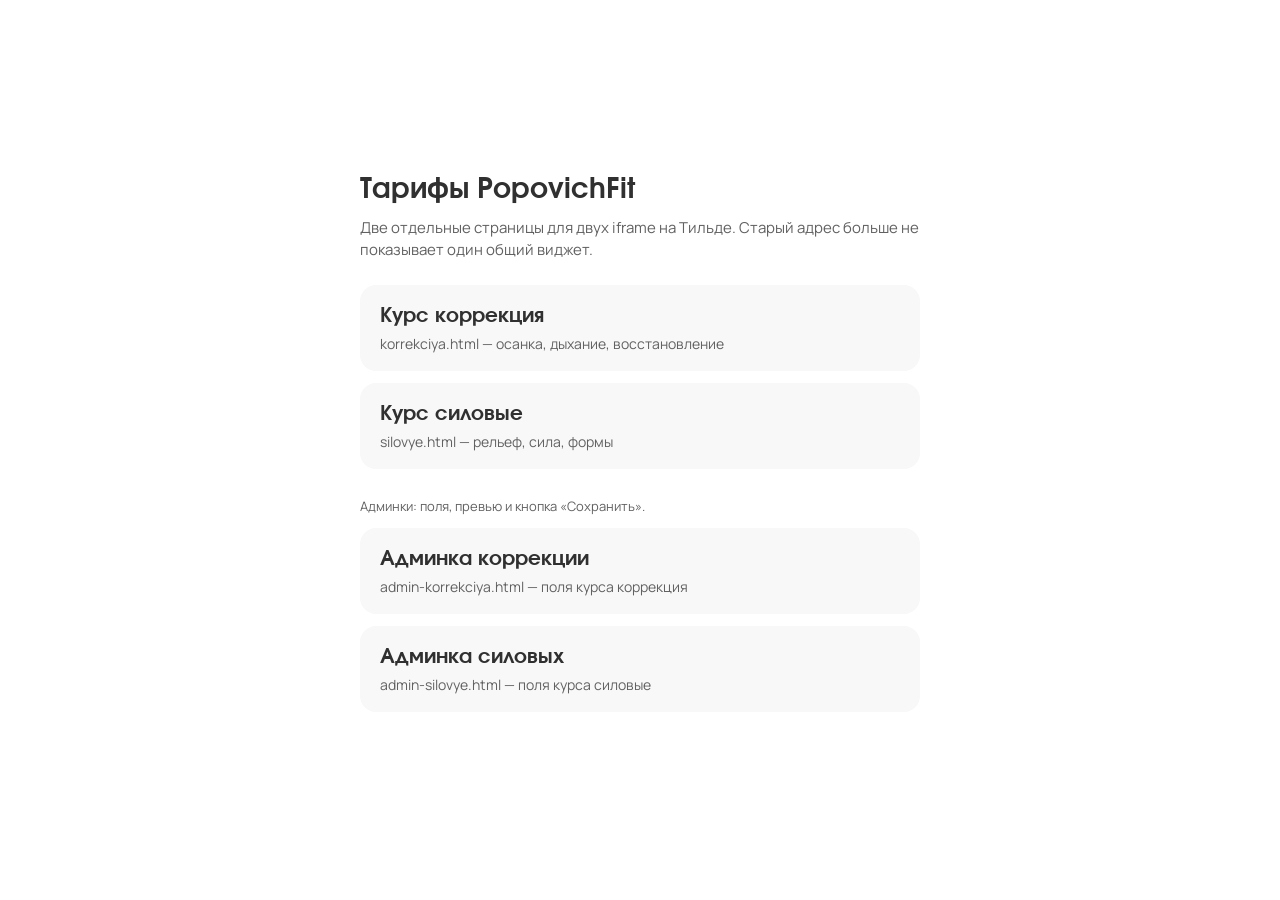
==== commit d5612753: "Сделать админку формой с превью, а не редактором JSON. Поля и живое превью — основной экран, сырой J" ====
--- a/index.html
+++ b/index.html
@@ -37,15 +37,15 @@
       </a>
     </div>
     <div class="pf-pick__admin">
-      <p>Админки (каждая сохраняет свой файл в GitHub):</p>
+      <p>Админки: поля, превью и кнопка «Сохранить».</p>
       <div class="pf-pick__list">
         <a href="admin-korrekciya.html">
           <strong>Админка коррекции</strong>
-          <span>admin-korrekciya.html → config-korrekciya.json</span>
+          <span>admin-korrekciya.html — поля курса коррекция</span>
         </a>
         <a href="admin-silovye.html">
           <strong>Админка силовых</strong>
-          <span>admin-silovye.html → config-silovye.json</span>
+          <span>admin-silovye.html — поля курса силовые</span>
         </a>
       </div>
     </div>
--- a/css/widget.css
+++ b/css/widget.css
@@ -95,9 +95,16 @@
   background: #fff;
   color: var(--pf-black);
   font-family: var(--pf-font);
-  overflow-x: clip;
-}
+  overflow-x: hidden;
+}
+body { min-height: 0; }
 body.pf-embedded { background: transparent; }
+/* В iframe документ не скроллится: высоту задаёт родитель по postMessage */
+html.pf-embedded,
+html.pf-embedded body {
+  overflow: hidden;
+  height: auto;
+}
 button, a { font-family: inherit; }
 img { max-width: 100%; display: block; }
 
@@ -107,7 +114,6 @@
   margin: 0 auto;
   padding: 24px 0 40px;
   min-width: 0;
-  overflow-x: clip;
 }
 
 /* Header */
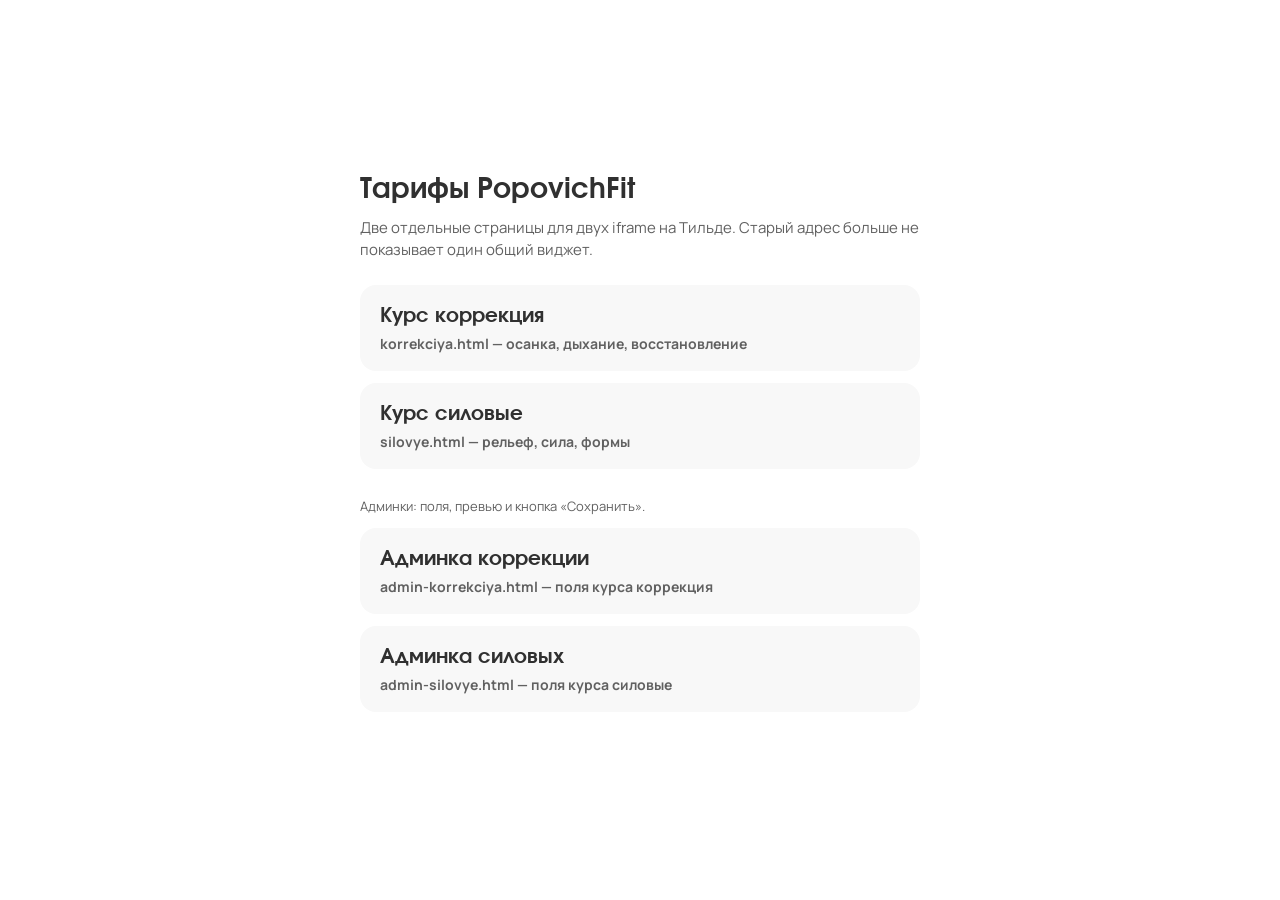
==== commit 6aebf2d0: "Ускорить загрузку шрифтов виджета: локальные WOFF2, preload и только нужные начертания. Co-authored-" ====
--- a/index.html
+++ b/index.html
@@ -4,6 +4,8 @@
   <meta charset="UTF-8">
   <meta name="viewport" content="width=device-width, initial-scale=1">
   <title>PopovichFit — тарифы курсов</title>
+  <link rel="preload" href="assets/fonts/Involve-Bold.woff2" as="font" type="font/woff2" crossorigin>
+  <link rel="preload" href="assets/fonts/manrope-400.woff2" as="font" type="font/woff2" crossorigin>
   <link rel="stylesheet" href="css/widget.css">
   <style>
     body { margin: 0; min-height: 100vh; display: grid; place-items: center; background: #fff; }
@@ -13,7 +15,7 @@
     .pf-pick__list { display: grid; gap: 12px; }
     .pf-pick a {
       display: block; padding: 18px 20px; border-radius: 16px; text-decoration: none;
-      background: #f8f8f8; color: #303030; font-family: Involve, sans-serif;
+      background: #f8f8f8; color: #303030; font-family: Involve, sans-serif; font-weight: 700;
     }
     .pf-pick a strong { display: block; font-size: 20px; font-weight: 700; margin-bottom: 4px; }
     .pf-pick a span { display: block; font-family: Manrope, sans-serif; font-size: 14px; color: #616161; }
--- a/css/widget.css
+++ b/css/widget.css
@@ -1,65 +1,66 @@
 @font-face {
   font-family: "Involve";
   font-style: normal;
-  font-weight: 400;
+  font-weight: 500;
   font-display: swap;
-  src: url("../assets/fonts/Involve-Regular.ttf") format("truetype");
+  src: url("../assets/fonts/Involve-Medium.woff2") format("woff2"),
+       url("../assets/fonts/Involve-Medium.ttf") format("truetype");
 }
 @font-face {
   font-family: "Involve";
   font-style: normal;
-  font-weight: 500;
+  font-weight: 600;
   font-display: swap;
-  src: url("../assets/fonts/Involve-Medium.ttf") format("truetype");
-}
-@font-face {
-  font-family: "Involve";
-  font-style: normal;
-  font-weight: 600;
-  font-display: swap;
-  src: url("../assets/fonts/Involve-SemiBold.ttf") format("truetype");
+  src: url("../assets/fonts/Involve-SemiBold.woff2") format("woff2"),
+       url("../assets/fonts/Involve-SemiBold.ttf") format("truetype");
 }
 @font-face {
   font-family: "Involve";
   font-style: normal;
   font-weight: 700;
   font-display: swap;
-  src: url("../assets/fonts/Involve-Bold.ttf") format("truetype");
+  src: url("../assets/fonts/Involve-Bold.woff2") format("woff2"),
+       url("../assets/fonts/Involve-Bold.ttf") format("truetype");
 }
 @font-face {
   font-family: "Manrope";
   font-style: normal;
   font-weight: 400;
   font-display: swap;
-  src: url("../assets/fonts/manrope-400.ttf") format("truetype");
+  src: url("../assets/fonts/manrope-400.woff2") format("woff2"),
+       url("../assets/fonts/manrope-400.ttf") format("truetype");
 }
 @font-face {
   font-family: "Manrope";
   font-style: normal;
   font-weight: 500;
   font-display: swap;
-  src: url("../assets/fonts/manrope-500.ttf") format("truetype");
+  src: url("../assets/fonts/manrope-500.woff2") format("woff2"),
+       url("../assets/fonts/manrope-500.ttf") format("truetype");
 }
 @font-face {
   font-family: "Manrope";
   font-style: normal;
   font-weight: 600;
   font-display: swap;
-  src: url("../assets/fonts/manrope-600.ttf") format("truetype");
+  src: url("../assets/fonts/manrope-600.woff2") format("woff2"),
+       url("../assets/fonts/manrope-600.ttf") format("truetype");
 }
 @font-face {
   font-family: "Manrope";
   font-style: normal;
   font-weight: 700;
   font-display: swap;
-  src: url("../assets/fonts/manrope-700.ttf") format("truetype");
+  src: url("../assets/fonts/manrope-700.woff2") format("woff2"),
+       url("../assets/fonts/manrope-700.ttf") format("truetype");
 }
 @font-face {
   font-family: "Manrope";
   font-style: normal;
   font-weight: 800;
   font-display: swap;
-  src: url("../assets/fonts/manrope-800.ttf") format("truetype");
+  src: url("../assets/fonts/manrope-800.woff2") format("woff2"),
+       url("../assets/fonts/manrope-800.ttf") format("truetype");
 }
 
 :root {
@@ -101,10 +102,14 @@
 body.pf-embedded { background: transparent; }
 /* В iframe документ не скроллится: высоту задаёт родитель по postMessage */
 html.pf-embedded,
-html.pf-embedded body {
+html.pf-embedded body,
+html.pf-tilda-scale,
+html.pf-tilda-scale body {
   overflow: hidden;
   height: auto;
 }
+#pf-root { width: 100%; }
+html.pf-tilda-scale #pf-root { overflow: hidden; }
 button, a { font-family: inherit; }
 img { max-width: 100%; display: block; }
 
@@ -270,6 +275,7 @@
   font-weight: 600;
   font-size: 16px;
   line-height: 1.2;
+  text-decoration: none;
 }
 .pf-plashka__line {
   height: 1px;
@@ -359,6 +365,10 @@
   min-width: 0;
   display: flex;
   flex-direction: column;
+  border: 1.5px solid transparent;
+}
+.pf-card--curator {
+  border-color: #4f86c4;
 }
 .pf-card__badge {
   position: absolute;
@@ -505,42 +515,60 @@
 }
 
 .pf-price {
-  display: flex;
-  align-items: flex-start;
-  justify-content: space-between;
-  gap: 12px;
-  margin-bottom: 8px;
-  min-width: 0;
+  display: grid;
+  grid-template-columns: 1fr auto;
+  align-items: baseline;
+  column-gap: 12px;
+  row-gap: 12px;
+  margin: 0 0 24px;
+  min-width: 0;
+  overflow: visible;
+}
+.pf-price__row {
+  display: contents;
 }
 .pf-price__name {
+  margin: 0;
   font-weight: 500;
   font-size: 16px;
   line-height: 1.1;
-}
-.pf-price__name--mob { display: none; }
+  white-space: nowrap;
+}
 .pf-price__until {
-  margin: 8px 0 0;
+  margin: 0;
   font-weight: 700;
   font-size: 12px;
   line-height: 1.2;
   color: var(--pf-pink);
-}
-.pf-price__col { text-align: right; flex-shrink: 0; }
+  white-space: nowrap;
+}
 .pf-price__new {
   margin: 0;
   font-family: var(--pf-font-display);
   font-weight: 600;
   font-size: 24px;
   line-height: 1.1;
+  text-align: right;
+  justify-self: end;
+  white-space: nowrap;
+  flex-shrink: 0;
   transition: opacity 0.2s var(--pf-ease);
 }
 .pf-price__old {
-  margin: 12px 0 0;
+  display: inline-block;
+  margin: 0;
   font-family: var(--pf-font-display);
   font-weight: 600;
   font-size: 14px;
+  line-height: 1.3;
   color: var(--pf-muted);
+  text-align: right;
+  justify-self: end;
   text-decoration: line-through;
+  white-space: nowrap;
+  flex-shrink: 0;
+  visibility: visible;
+  opacity: 1;
 }
 .pf-price__old:empty { display: none; }
 .pf-card__buy { margin-top: auto; }
@@ -848,31 +876,48 @@
 /* Mobile: Figma 320w light (2356:1710), fluid up to tablet */
 @media (max-width: 760px) {
   .pf-widget { padding: 16px 10px 32px; }
-  .pf-header { margin-bottom: 20px; }
+  .pf-header { margin-bottom: 32px; }
   .pf-header__row { flex-direction: column-reverse; gap: 12px; }
   .pf-header__title { font-size: 18px; line-height: 1.2; }
-  .pf-header__pills { width: 100%; justify-content: flex-start; gap: 5px; }
-  .pf-pill { font-size: 8px; line-height: 1.2; padding: 5px 9px; white-space: nowrap; }
+  .pf-header__pills {
+    width: 100%;
+    justify-content: flex-start;
+    flex-wrap: nowrap;
+    gap: 4px;
+  }
+  .pf-pill {
+    font-size: 7px;
+    line-height: 1.2;
+    padding: 4px 6px;
+    white-space: nowrap;
+    flex-shrink: 0;
+  }
   .pf-header__sub { font-size: 12px; line-height: 1.2; color: #606060; overflow-wrap: anywhere; }
-  .pf-plashka-wrap { margin-bottom: 20px; }
+  .pf-plashka-wrap { margin-bottom: 32px; overflow: visible; }
   .pf-plashka-head { gap: 8px; margin-bottom: 15px; }
   .pf-plashka-head__title { font-size: 12px; line-height: 1.2; }
   .pf-badge-new { font-size: 8px; padding: 2px 8px; line-height: 1.35; }
-  .pf-plashka { border-radius: 8px; overflow: hidden; min-height: 0; }
+  .pf-plashka { border-radius: 8px; overflow: visible; min-height: 0; }
   .pf-plashka__top {
     display: block;
-    padding: 15px 15px 12px;
+    padding: 15px 15px 0;
     min-height: 0;
+    overflow: visible;
   }
   .pf-plashka__img {
     width: 87px;
     height: 87px;
+    max-width: none;
     position: absolute;
-    top: 0;
-    right: 0;
+    top: -28px;
+    right: -3px;
     border-radius: 0;
+    z-index: 0;
+    pointer-events: none;
   }
   .pf-plashka__copy {
+    position: relative;
+    z-index: 1;
     max-width: none;
     width: 100%;
     padding-right: 0;
@@ -881,7 +926,7 @@
   .pf-plashka__title {
     font-size: 14px;
     line-height: 1.2;
-    max-width: calc(100% - 92px);
+    max-width: 185px; /* Figma 2356:1981 */
     overflow-wrap: anywhere;
   }
   .pf-plashka__text { font-size: 12px; line-height: 1.2; max-width: none; overflow-wrap: anywhere; }
@@ -899,15 +944,17 @@
     border-top: 1px solid #d7e6f6;
   }
   .pf-plashka__from { font-size: 14px; line-height: 1.1; margin: 0; }
-  .pf-plashka__instead { font-size: 10px; line-height: 1.2; }
-  .pf-plashka__bottom { padding: 12px 15px 16px; }
+  .pf-plashka__instead { font-size: 10px; line-height: 1.2; text-decoration: none; }
+  .pf-plashka__bottom { padding: 16px 15px 15px; }
   .pf-plashka__bottom .pf-lime,
   .pf-plashka__bottom .pf-check { display: none; }
   .pf-plashka__cta { width: 100%; margin: 0; }
   .pf-plashka__cta .pf-btn { width: 100%; height: 35px; font-size: 10px; padding: 0 16px; border-radius: 6px; }
   .pf-renewal { font-size: 12px; line-height: 1.2; margin-bottom: 16px; }
   .pf-card { padding: 15px 15px 12px; border-radius: 8px; }
+  .pf-card--curator { border-width: 1.5px; border-radius: 10px; }
   .pf-card__title { font-size: 14px; line-height: 1.2; margin-bottom: 14px; padding-right: 56px; }
+  .pf-tag--selfpace { display: none; }
   .pf-card__badge { top: 10px; right: 12px; font-size: 8px; line-height: 10px; padding: 2px 6px; }
   .pf-card__tags { margin-bottom: 8px; gap: 6px; }
   .pf-card__desc { font-size: 9px; line-height: 11px; margin-bottom: 12px; max-width: none; }
@@ -923,15 +970,28 @@
   .pf-opt__select { font-size: 10px; line-height: 12px; gap: 5px; min-width: 0; overflow: hidden; }
   .pf-opt__label { font-size: 8px; line-height: 10px; }
   .pf-radio { width: 14px; height: 14px; }
-  .pf-opt--sub { min-height: 56px; height: auto; margin-bottom: 12px; }
-  .pf-opt__best { font-size: 8px; }
-  .pf-price { margin-bottom: 8px; }
+  .pf-opt.pf-opt--sub {
+    display: flex;
+    width: 100%;
+    min-height: 56px;
+    height: auto;
+    margin-bottom: 14px;
+    padding: 8px;
+    gap: 8px;
+    overflow: visible;
+  }
+  .pf-opt__best { font-size: 8px; line-height: 1.2; padding: 2px 6px; }
+  .pf-price { margin: 0 0 14px; column-gap: 8px; row-gap: 4px; }
   .pf-price__name { font-size: 10px; line-height: 11px; }
-  .pf-price__name--desk { display: none; }
-  .pf-price__name--mob { display: inline; }
   .pf-price__new { font-size: 12px; line-height: 13px; }
-  .pf-price__old { font-size: 10px; line-height: 11px; margin-top: 6px; }
-  .pf-price__until { font-size: 8px; line-height: 10px; margin-top: 6px; }
+  .pf-price__old {
+    display: inline-block;
+    font-size: 10px;
+    line-height: 11px;
+    visibility: visible;
+    opacity: 1;
+  }
+  .pf-price__until { font-size: 8px; line-height: 10px; }
   .pf-card__buy { margin-top: auto; height: 35px; font-size: 10px; border-radius: 6px; padding: 0 16px; }
   .pf-modal { padding: 20px 16px; gap: 20px; border-radius: 12px; }
   .pf-modal__title { font-size: 18px; }
